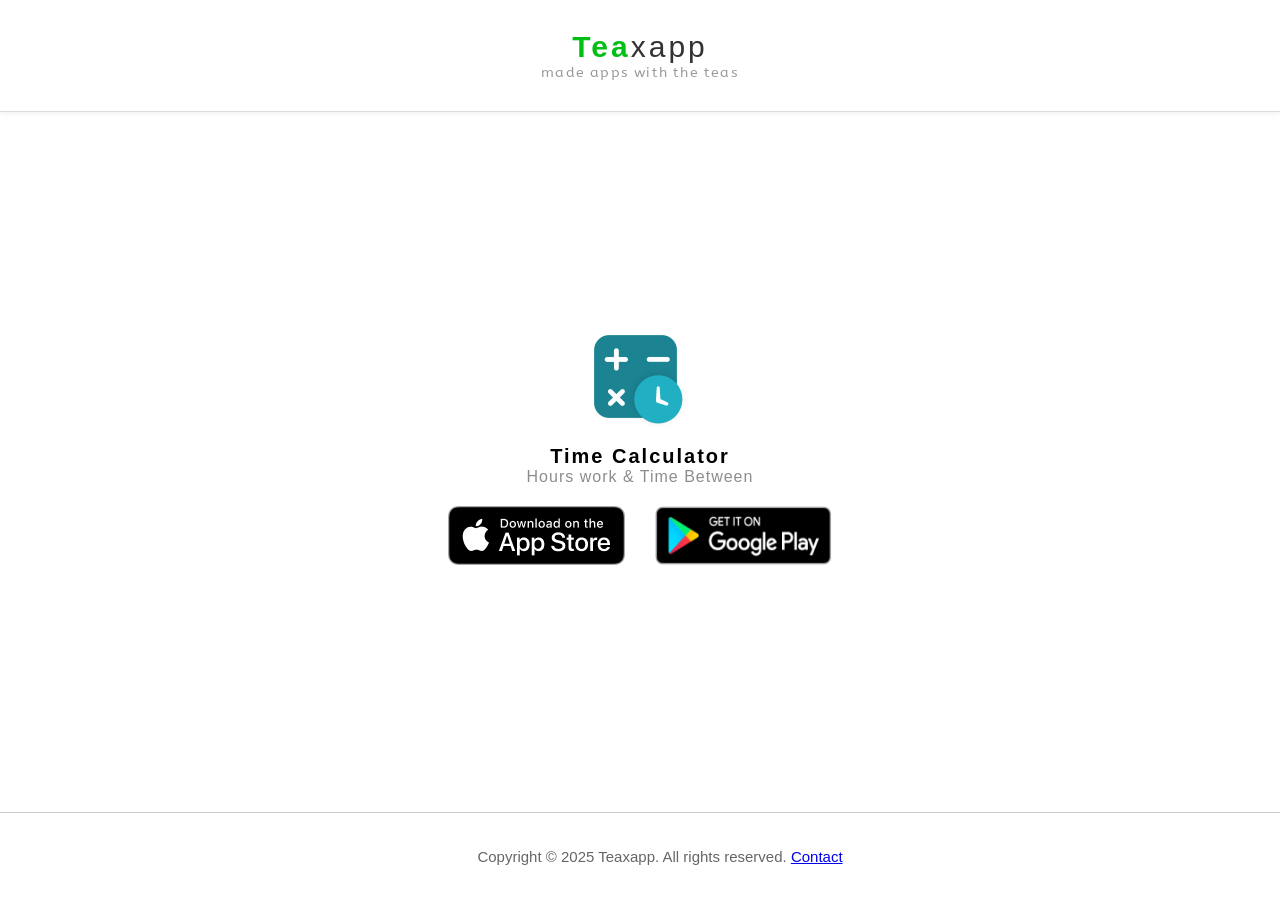
==== index.html @ fb99803f "update Copyright" ====
<!DOCTYPE html>
<html lang="en">
    <head>
        <meta charset="UTF-8">
        <meta name="viewport" content="width=device-width, initial-scale=1.0">
        <title>Teaxapp - Time Calculator</title>
        <link rel="stylesheet" href="styles.css">
        <style>
            @font-face {
                font-family: 'ABeeZee';
                src: url('fonts/ABeeZee-Regular.ttf') format('truetype');
            }
            @font-face {
                font-family: 'Roboto';
                src: url('fonts/Roboto-Regular.ttf') format('truetype');
            }
            body {
                font-family: Arial, sans-serif;
                display: flex;
                flex-direction: column;
                align-items: center;
                justify-content: center;
                height: 100vh;
                margin: 0;
                background-color: #fff;
                color: #333;
                text-align: center;
            }
            header {
                width: 100%;
                padding: 30px 0;
                border-bottom: 1px solid #ddd;
                position: absolute;
                top: 0;
                text-align: center;
                box-shadow: 0 2px 4px rgba(0, 0, 0, 0.05);
            }
            .logo {
                font-size: 30px;
                font-family: 'Roboto', sans-serif;
                font-weight: bold;
                letter-spacing: 3px;
            }
            .logo span {
                color: #00C013;
            }
            .logo strong {
                font-weight: 300;
            }
            .logo a {
                text-decoration: none;
                color: inherit;
            }
            .subtitle {
                font-size: 14px;
                color: rgba(0, 0, 0, 0.4);
                font-family: 'ABeeZee', sans-serif;
                letter-spacing: 1.2px;
            }
            .content img {
                width: 100px;
                height: 100px;
            }
            .app-title {
                font-size: 20px;
                font-family: 'Roboto', sans-serif;
                font-weight: bold;
                letter-spacing: 2px;
                color: rgb(0, 0, 0);
                margin-top: 10px;
            }
            .app-subtitle {
                font-size: 16px;
                font-family: 'Roboto', sans-serif;
                font-weight: normal;
                letter-spacing: 1px;
                color: rgba(0, 0, 0, 0.45);
            }
            .store-container {
                margin-top: 20px;
                display: flex;
                justify-content: center;
                align-items: center;
                flex-direction: column;
            }
            .store-links {
                display: flex;
                justify-content: center;
                gap: 30px;
                align-items: center;
            }
            .store-item {
                display: flex;
                flex-direction: column;
                align-items: center;
                position: relative;
            }
            .store-links img {
                width: 177px;
                height: 59px;
            }
            .footer-links {
                display: flex;
                justify-content: center;
                gap: 30px;
                font-size: 14px;
                margin-top: 50px;
            }
            .store-item a.footer {
                position: absolute;
                bottom: -50px;
                text-decoration: none;
                color: #007bff;
                font-weight: bold;
                transition: color 0.3s ease;
            }
            .store-item a.footer:hover {
                color: #0056b3;
            }
            @media (max-width: 600px) {
                .store-links {
                    flex-direction: column;
                    gap: 20px;
                }
                .footer-links {
                    flex-direction: column;
                    gap: 10px;
                }
            }
        </style>
    </head>
    <body>
        <header>
            <div class="logo"> <a href="https://teaxapp.com"><span>Tea</span><strong>xapp</strong></a> </div>
            <div class="subtitle">made apps with the teas</div>
        </header>
        <div class="content">
            <img src="assets/icon.png" alt="App Icon">
            <div class="app-title">Time Calculator</div>
            <div class="app-subtitle">Hours work & Time Between</div>
            <div class="store-container">
                <div class="store-links">
                    <div class="store-item">
                        <a href="https://apps.apple.com/us/app/time-calculator/id1369060155"><img src="assets/app-store.png" alt="Download on App Store"></a>
                    </div>
                    <div class="store-item">
                        <a href="https://play.google.com/store/apps/details?id=com.teaxapp.hourcal"><img src="assets/google-play.png" alt="Get it on Google Play"></a>
                    </div>
                </div>
            </div>
        </div>
        <footer class="footer">
            <p id="footer-text">Copyright © 2025 Teaxapp. All rights reserved. <a href="contact">Contact</a></p>
        </footer>
    </body>
</html>
---- styles.css ----
/* styles.css */
@font-face {
    font-family: 'ABeeZee';
    src: url('fonts/ABeeZee-Regular.ttf') format('truetype');
}
@font-face {
    font-family: 'Roboto';
    src: url('fonts/Roboto-Regular.ttf') format('truetype');
}
body {
    font-family: Arial, sans-serif;
    display: flex;
    flex-direction: column;
    align-items: center;
    justify-content: center;
    height: 100vh;
    margin: 0;
    background-color: #fff;
    color: #333;
    text-align: center;
}
header {
    width: 100%;
    padding: 30px 0;
    border-bottom: 1px solid #ddd;
    position: absolute;
    top: 0;
    text-align: center;
    box-shadow: 0 2px 4px rgba(0, 0, 0, 0.05);
}
.logo {
    font-size: 30px;
    font-family: 'Roboto', sans-serif;
    font-weight: bold;
    letter-spacing: 3px;
}
.logo span {
    color: #00C013;
}
.logo strong {
    font-weight: 300;
}
.logo a {
    text-decoration: none;
    color: inherit;
}
.subtitle {
    font-size: 14px;
    color: rgba(0, 0, 0, 0.4);
    font-family: 'ABeeZee', sans-serif;
    letter-spacing: 1.2px;
}
.content img {
    width: 100px;
    height: 100px;
}
.app-title {
    font-size: 20px;
    font-family: 'Roboto', sans-serif;
    font-weight: bold;
    letter-spacing: 2px;
    color: rgb(0, 0, 0);
    margin-top: 10px;
}
.app-subtitle {
    font-size: 16px;
    font-family: 'Roboto', sans-serif;
    font-weight: normal;
    letter-spacing: 1px;
    color: rgba(0, 0, 0, 0.45);
}
.store-container {
    margin-top: 20px;
    display: flex;
    justify-content: center;
    align-items: center;
    flex-direction: column;
}
.store-item {
    display: flex;
    flex-direction: column;
    align-items: center;
    position: relative;
}
.footer {
    width: 100%;
    padding: 20px;
    text-align: center;
    font-size: 15px;
    color: #666;
    position: fixed;
    bottom: 0;
    left: 0;
    border-top: 1px solid #ccc;
}
#footer-text {
    font-size: 15px;
}
@media (max-width: 600px) {
    .store-links {
        flex-direction: column;
        gap: 20px;
    }
    .footer-links {
        flex-direction: column;
        gap: 10px;
    }
}
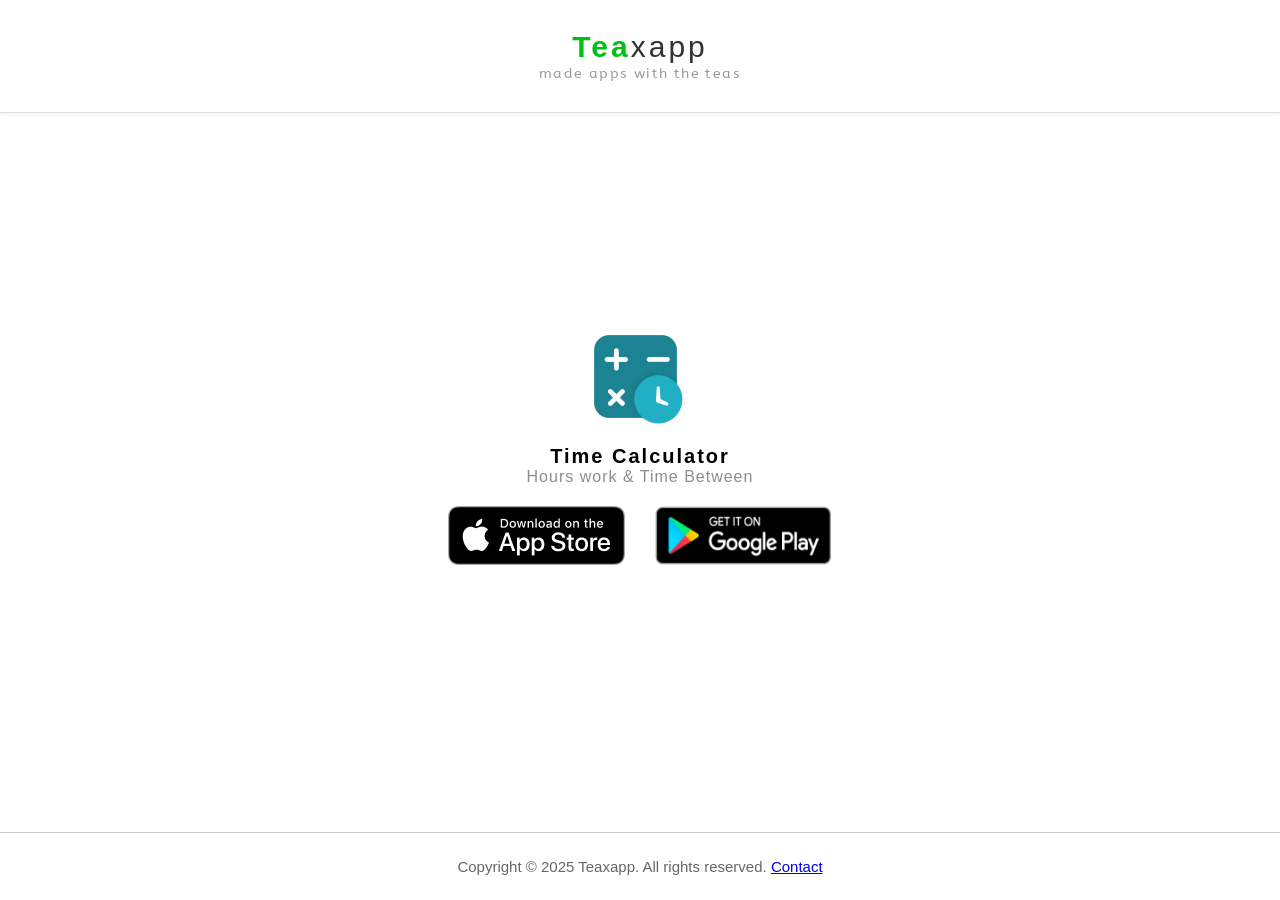
==== commit d379d7f7: "fix footer-text on mobile" ====
--- a/index.html
+++ b/index.html
@@ -51,11 +51,12 @@
                 text-decoration: none;
                 color: inherit;
             }
-            .subtitle {
+            .subtitle a {
                 font-size: 14px;
                 color: rgba(0, 0, 0, 0.4);
                 font-family: 'ABeeZee', sans-serif;
-                letter-spacing: 1.2px;
+                letter-spacing: 0.1em;
+                text-decoration: none;
             }
             .content img {
                 width: 100px;
@@ -99,32 +100,10 @@
                 width: 177px;
                 height: 59px;
             }
-            .footer-links {
-                display: flex;
-                justify-content: center;
-                gap: 30px;
-                font-size: 14px;
-                margin-top: 50px;
-            }
-            .store-item a.footer {
-                position: absolute;
-                bottom: -50px;
-                text-decoration: none;
-                color: #007bff;
-                font-weight: bold;
-                transition: color 0.3s ease;
-            }
-            .store-item a.footer:hover {
-                color: #0056b3;
-            }
             @media (max-width: 600px) {
                 .store-links {
                     flex-direction: column;
                     gap: 20px;
-                }
-                .footer-links {
-                    flex-direction: column;
-                    gap: 10px;
                 }
             }
         </style>
@@ -132,7 +111,7 @@
     <body>
         <header>
             <div class="logo"> <a href="https://teaxapp.com"><span>Tea</span><strong>xapp</strong></a> </div>
-            <div class="subtitle">made apps with the teas</div>
+            <div class="subtitle"><a href="https://teaxapp.com">made apps with the teas</a></div>
         </header>
         <div class="content">
             <img src="assets/icon.png" alt="App Icon">
--- a/styles.css
+++ b/styles.css
@@ -44,11 +44,12 @@
     text-decoration: none;
     color: inherit;
 }
-.subtitle {
+.subtitle a {
     font-size: 14px;
     color: rgba(0, 0, 0, 0.4);
     font-family: 'ABeeZee', sans-serif;
-    letter-spacing: 1.2px;
+    letter-spacing: 0.1em;
+    text-decoration: none;
 }
 .content img {
     width: 100px;
@@ -84,7 +85,7 @@
 }
 .footer {
     width: 100%;
-    padding: 20px;
+    padding: 10px 0;
     text-align: center;
     font-size: 15px;
     color: #666;
@@ -105,4 +106,7 @@
         flex-direction: column;
         gap: 10px;
     }
+    #footer-text {
+        font-size: 14px;
+    }
 }
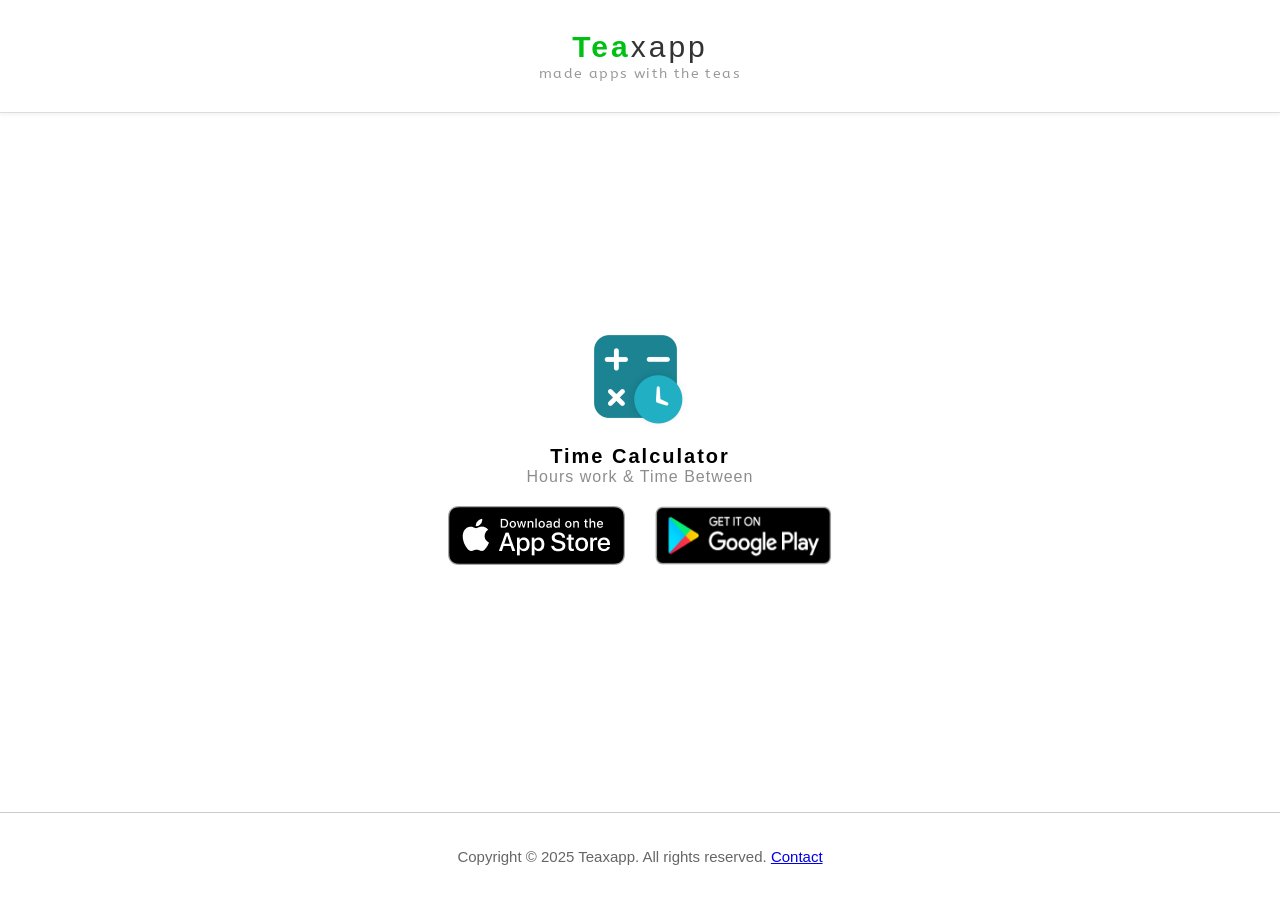
==== commit 218ca930: "add favicon" ====
--- a/index.html
+++ b/index.html
@@ -4,6 +4,7 @@
         <meta charset="UTF-8">
         <meta name="viewport" content="width=device-width, initial-scale=1.0">
         <title>Teaxapp - Time Calculator</title>
+        <link rel="icon" type="image/png" href="assets/favicon.png" />
         <link rel="stylesheet" href="styles.css">
         <style>
             @font-face {
--- a/styles.css
+++ b/styles.css
@@ -85,7 +85,7 @@
 }
 .footer {
     width: 100%;
-    padding: 10px 0;
+    padding: 20px 0;
     text-align: center;
     font-size: 15px;
     color: #666;
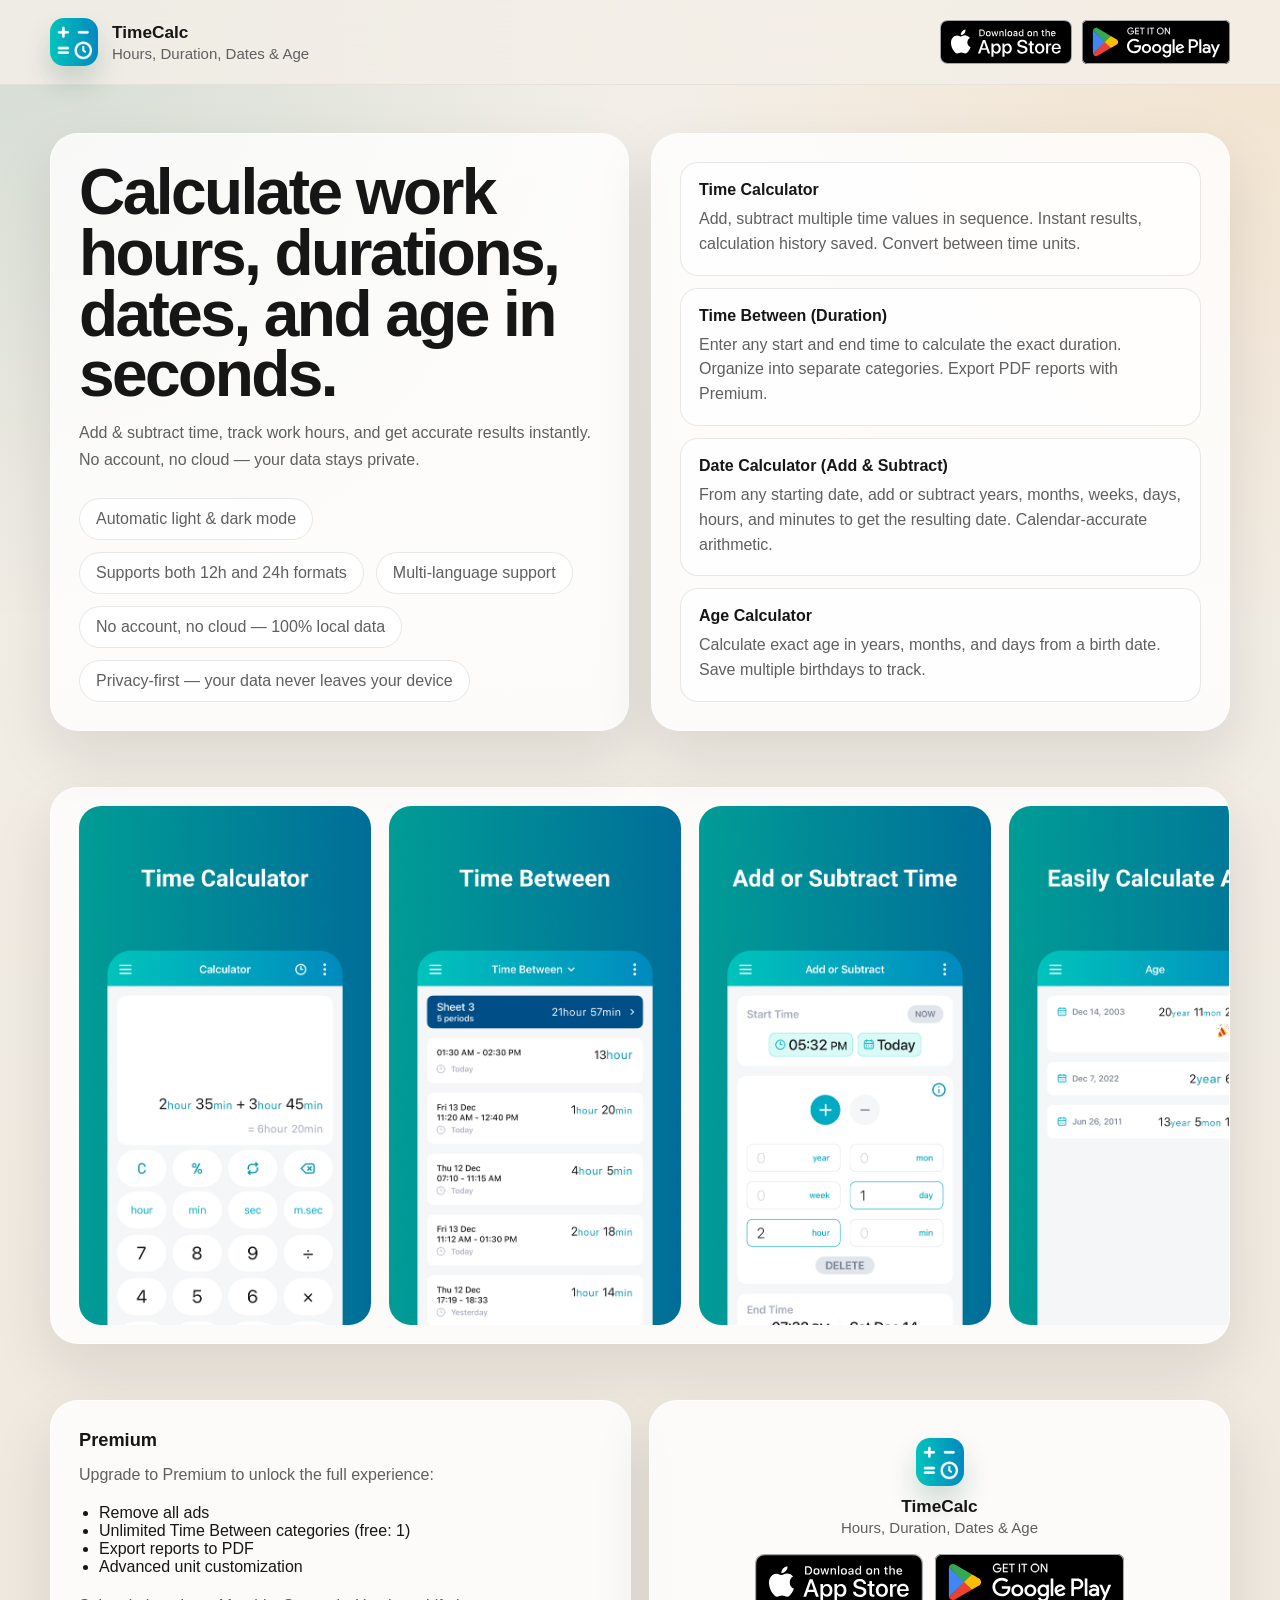
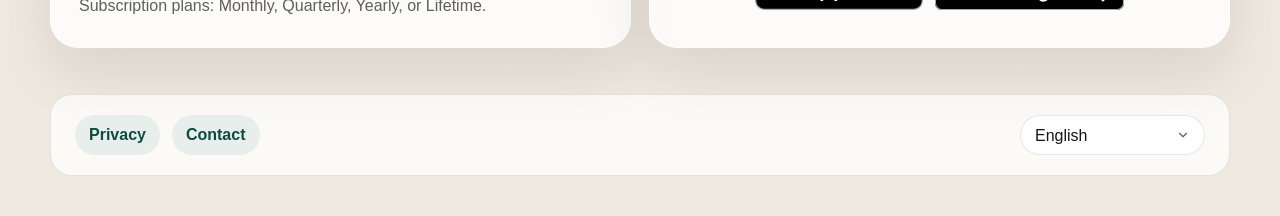
==== commit d978dd26: "giao diện mới" ====
--- a/index.html
+++ b/index.html
@@ -1,136 +1,151 @@
 <!DOCTYPE html>
 <html lang="en">
-    <head>
-        <meta charset="UTF-8">
-        <meta name="viewport" content="width=device-width, initial-scale=1.0">
-        <title>Teaxapp - Time Calculator</title>
-        <link rel="icon" type="image/png" href="assets/favicon.png" />
-        <link rel="stylesheet" href="styles.css">
-        <style>
-            @font-face {
-                font-family: 'ABeeZee';
-                src: url('fonts/ABeeZee-Regular.ttf') format('truetype');
-            }
-            @font-face {
-                font-family: 'Roboto';
-                src: url('fonts/Roboto-Regular.ttf') format('truetype');
-            }
-            body {
-                font-family: Arial, sans-serif;
-                display: flex;
-                flex-direction: column;
-                align-items: center;
-                justify-content: center;
-                height: 100vh;
-                margin: 0;
-                background-color: #fff;
-                color: #333;
-                text-align: center;
-            }
-            header {
-                width: 100%;
-                padding: 30px 0;
-                border-bottom: 1px solid #ddd;
-                position: absolute;
-                top: 0;
-                text-align: center;
-                box-shadow: 0 2px 4px rgba(0, 0, 0, 0.05);
-            }
-            .logo {
-                font-size: 30px;
-                font-family: 'Roboto', sans-serif;
-                font-weight: bold;
-                letter-spacing: 3px;
-            }
-            .logo span {
-                color: #00C013;
-            }
-            .logo strong {
-                font-weight: 300;
-            }
-            .logo a {
-                text-decoration: none;
-                color: inherit;
-            }
-            .subtitle a {
-                font-size: 14px;
-                color: rgba(0, 0, 0, 0.4);
-                font-family: 'ABeeZee', sans-serif;
-                letter-spacing: 0.1em;
-                text-decoration: none;
-            }
-            .content img {
-                width: 100px;
-                height: 100px;
-            }
-            .app-title {
-                font-size: 20px;
-                font-family: 'Roboto', sans-serif;
-                font-weight: bold;
-                letter-spacing: 2px;
-                color: rgb(0, 0, 0);
-                margin-top: 10px;
-            }
-            .app-subtitle {
-                font-size: 16px;
-                font-family: 'Roboto', sans-serif;
-                font-weight: normal;
-                letter-spacing: 1px;
-                color: rgba(0, 0, 0, 0.45);
-            }
-            .store-container {
-                margin-top: 20px;
-                display: flex;
-                justify-content: center;
-                align-items: center;
-                flex-direction: column;
-            }
-            .store-links {
-                display: flex;
-                justify-content: center;
-                gap: 30px;
-                align-items: center;
-            }
-            .store-item {
-                display: flex;
-                flex-direction: column;
-                align-items: center;
-                position: relative;
-            }
-            .store-links img {
-                width: 177px;
-                height: 59px;
-            }
-            @media (max-width: 600px) {
-                .store-links {
-                    flex-direction: column;
-                    gap: 20px;
-                }
-            }
-        </style>
-    </head>
-    <body>
-        <header>
-            <div class="logo"> <a href="https://teaxapp.com"><span>Tea</span><strong>xapp</strong></a> </div>
-            <div class="subtitle"><a href="https://teaxapp.com">made apps with the teas</a></div>
-        </header>
-        <div class="content">
-            <img src="assets/icon.png" alt="App Icon">
-            <div class="app-title">Time Calculator</div>
-            <div class="app-subtitle">Hours work & Time Between</div>
-            <div class="store-container">
-                <div class="store-links">
-                    <div class="store-item">
-                        <a href="https://apps.apple.com/us/app/time-calculator/id1369060155"><img src="assets/app-store.png" alt="Download on App Store"></a>
+<head>
+    <meta charset="UTF-8">
+    <meta name="viewport" content="width=device-width, initial-scale=1.0">
+    <title>TimeCalc | Hours, Duration, Dates & Age</title>
+    <meta name="description" content="Calculate work hours, durations, dates, and age in seconds.">
+    <link rel="stylesheet" href="./site.css">
+</head>
+<body data-page="landing">
+    <header class="site-header">
+        <div class="container header-row">
+            <a class="brand" href="./index.html">
+                <img class="brand-mark" src="./imgs/timecalc-icon.png" alt="TimeCalc app icon">
+                <span class="brand-copy">
+                    <span class="brand-title" data-i18n-common="appName">TimeCalc</span>
+                    <span class="brand-subtitle" data-i18n-common="subtitle">Hours, Duration, Dates &amp; Age</span>
+                </span>
+            </a>
+
+            <div class="header-store-buttons" aria-label="Download TimeCalc">
+                <a class="store-link os-store-link" data-store-platform="ios" href="https://apps.apple.com/us/app/time-calculator/id1369060155" target="_blank" rel="noreferrer">
+                    <img id="app-store-badge-header" class="store-badge store-badge-header" src="./imgs/store-badges/app-store/en.svg" alt="Download on the App Store">
+                </a>
+                <a class="store-link os-store-link" data-store-platform="android" href="https://play.google.com/store/apps/details?id=com.teaxapp.hourcal" target="_blank" rel="noreferrer">
+                    <img id="google-play-badge-header" class="store-badge store-badge-header" src="./imgs/store-badges/google-play/en.svg" alt="Get it on Google Play">
+                </a>
+            </div>
+        </div>
+    </header>
+
+    <main>
+        <section class="hero">
+            <div class="container hero-grid">
+                <div class="hero-copy">
+                    <h1 data-i18n="landing.heroTitle">Calculate work hours, durations, dates, and age in seconds.</h1>
+                    <p data-i18n="landing.heroText">Add & subtract time, track work hours, and get accurate results instantly. No account, no cloud — your data stays private.</p>
+
+                    <div class="meta-row">
+                        <span class="meta-pill" data-i18n="landing.keyFeature1">Automatic light &amp; dark mode</span>
+                        <span class="meta-pill" data-i18n="landing.keyFeature2">Supports both 12h and 24h formats</span>
+                        <span class="meta-pill" data-i18n="landing.keyFeature3">Multi-language support</span>
+                        <span class="meta-pill" data-i18n="landing.keyFeature4">No account, no cloud — 100% local data</span>
+                        <span class="meta-pill" data-i18n="landing.keyFeature5">Privacy-first — your data never leaves your device</span>
                     </div>
-                    <div class="store-item">
-                        <a href="https://play.google.com/store/apps/details?id=com.teaxapp.hourcal"><img src="assets/google-play.png" alt="Get it on Google Play"></a>
+                </div>
+
+                <div class="hero-visual">
+                    <div class="phone-card">
+                        <div class="phone-panel">
+                            <strong data-i18n="landing.phonePanel1">Time Calculator</strong>
+                            <p data-i18n="landing.feature1Desc">Add, subtract multiple time values in sequence. Instant results, calculation history saved. Convert between time units.</p>
+                        </div>
+
+                        <div class="phone-panel">
+                            <strong data-i18n="landing.phonePanel2">Time Between (Duration)</strong>
+                            <p data-i18n="landing.feature2Desc">Enter any start and end time to calculate the exact duration. Organize into separate categories. Export PDF reports with Premium.</p>
+                        </div>
+
+                        <div class="phone-panel">
+                            <strong data-i18n="landing.phonePanel3">Date Calculator (Add &amp; Subtract)</strong>
+                            <p data-i18n="landing.feature3Desc">From any starting date, add or subtract years, months, weeks, days, hours, and minutes to get the resulting date. Calendar-accurate arithmetic.</p>
+                        </div>
+
+                        <div class="phone-panel">
+                            <strong data-i18n="landing.feature4Title">Age Calculator</strong>
+                            <p data-i18n="landing.feature4Desc">Calculate exact age in years, months, and days from a birth date. Save multiple birthdays to track.</p>
+                        </div>
                     </div>
                 </div>
             </div>
+        </section>
+
+        <section class="section" id="features">
+            <div class="container">
+                <div class="preview-strip" aria-label="TimeCalc app previews">
+                    <article class="feature-card">
+                        <div class="feature-preview">
+                            <img data-preview-index="0" src="./imgs/previews/english/0x0ss%20(2).png" alt="TimeCalc Time Calculator preview" loading="lazy">
+                        </div>
+                    </article>
+
+                    <article class="feature-card">
+                        <div class="feature-preview">
+                            <img data-preview-index="1" src="./imgs/previews/english/0x0ss%20(3).png" alt="TimeCalc Time Between preview" loading="lazy">
+                        </div>
+                    </article>
+
+                    <article class="feature-card">
+                        <div class="feature-preview">
+                            <img data-preview-index="2" src="./imgs/previews/english/0x0ss%20(4).png" alt="TimeCalc Date Calculator preview" loading="lazy">
+                        </div>
+                    </article>
+
+                    <article class="feature-card">
+                        <div class="feature-preview">
+                            <img data-preview-index="3" src="./imgs/previews/english/0x0ss%20(5).png" alt="TimeCalc Age Calculator preview" loading="lazy">
+                        </div>
+                    </article>
+                </div>
+            </div>
+        </section>
+
+        <section class="section">
+            <div class="container grid-2">
+                <article class="section-panel">
+                    <h3 data-i18n="landing.premiumTitle">Premium</h3>
+                    <p data-i18n="landing.premiumUpgradeText">Upgrade to Premium to unlock the full experience:</p>
+                    <ul>
+                        <li data-i18n="landing.premium1">Remove all ads</li>
+                        <li data-i18n="landing.premium2">Unlimited Time Between categories (free: 1)</li>
+                        <li data-i18n="landing.premium3">Export reports to PDF</li>
+                        <li data-i18n="landing.premium4">Advanced unit customization</li>
+                    </ul>
+                    <p class="premium-note" data-i18n="landing.premiumPlansText">Subscription plans: Monthly, Quarterly, Yearly, or Lifetime.</p>
+                </article>
+
+                <article class="section-panel download-panel-card" id="download">
+                    <div class="download-brand">
+                        <img class="brand-mark" src="./imgs/timecalc-icon.png" alt="TimeCalc app icon">
+                        <span class="brand-copy">
+                            <span class="brand-title" data-i18n-common="appName">TimeCalc</span>
+                            <span class="brand-subtitle" data-i18n-common="subtitle">Hours, Duration, Dates &amp; Age</span>
+                        </span>
+                    </div>
+                    <div class="store-buttons">
+                        <a class="store-link" href="https://apps.apple.com/us/app/time-calculator/id1369060155" target="_blank" rel="noreferrer">
+                            <img id="app-store-badge-section" class="store-badge" src="./imgs/store-badges/app-store/en.svg" alt="Download on the App Store">
+                        </a>
+                        <a class="store-link" href="https://play.google.com/store/apps/details?id=com.teaxapp.hourcal" target="_blank" rel="noreferrer">
+                            <img id="google-play-badge-section" class="store-badge" src="./imgs/store-badges/google-play/en.svg" alt="Get it on Google Play">
+                        </a>
+                    </div>
+                </article>
+            </div>
+        </section>
+    </main>
+
+    <footer class="site-footer">
+        <div class="container footer-card">
+            <div class="footer-links">
+                <a href="./privacy-policy.html" data-i18n-common="navPrivacy">Privacy</a>
+                <a href="./contact.html" data-i18n-common="navContact">Contact</a>
+            </div>
+            <select id="language-switcher" class="lang-select"></select>
         </div>
-        <footer class="footer">
-            <p id="footer-text">Copyright © 2025 Teaxapp. All rights reserved. <a href="contact">Contact</a></p>
-        </footer>
-    </body>
+    </footer>
+
+    <script src="./site.js"></script>
+</body>
 </html>
--- a/site.css
+++ b/site.css
@@ -0,0 +1,746 @@
+:root {
+    --bg: #f3efe8;
+    --bg-2: #efe8de;
+    --surface: rgba(255, 255, 255, 0.8);
+    --surface-strong: #ffffff;
+    --line: rgba(36, 36, 36, 0.1);
+    --text: #161616;
+    --text-muted: #5f5f5f;
+    --brand: #146b57;
+    --brand-strong: #0d4b3d;
+    --accent: #f1a443;
+    --shadow: 0 24px 60px rgba(20, 20, 20, 0.1);
+    --radius-xl: 28px;
+    --radius-lg: 20px;
+    --radius-md: 14px;
+    --max-width: 1180px;
+    --font-sans: -apple-system, BlinkMacSystemFont, "SF Pro Text", "Segoe UI", "Roboto", "Helvetica Neue", Arial, sans-serif;
+}
+
+* {
+    box-sizing: border-box;
+}
+
+html {
+    scroll-behavior: smooth;
+}
+
+body {
+    margin: 0;
+    color: var(--text);
+    font-family: var(--font-sans);
+    background:
+        radial-gradient(circle at top left, rgba(20, 107, 87, 0.14), transparent 28%),
+        radial-gradient(circle at top right, rgba(241, 164, 67, 0.16), transparent 28%),
+        linear-gradient(180deg, var(--bg) 0%, var(--bg-2) 100%);
+}
+
+a {
+    color: inherit;
+    text-decoration: none;
+}
+
+img {
+    display: block;
+    max-width: 100%;
+}
+
+.container {
+    width: min(var(--max-width), calc(100% - 32px));
+    margin: 0 auto;
+}
+
+.site-header {
+    position: sticky;
+    top: 0;
+    z-index: 20;
+    backdrop-filter: blur(18px);
+    background: rgba(243, 239, 232, 0.84);
+    border-bottom: 1px solid rgba(0, 0, 0, 0.05);
+}
+
+.header-row {
+    display: flex;
+    align-items: center;
+    justify-content: space-between;
+    gap: 20px;
+    padding: 18px 0;
+}
+
+.brand {
+    display: inline-flex;
+    align-items: center;
+    gap: 14px;
+}
+
+.brand-mark {
+    width: 48px;
+    height: 48px;
+    border-radius: 14px;
+    box-shadow: 0 16px 28px rgba(13, 75, 61, 0.18);
+}
+
+.brand-copy {
+    display: grid;
+    gap: 2px;
+}
+
+.brand-title {
+    font-size: 1.08rem;
+    font-weight: 800;
+}
+
+.brand-subtitle {
+    color: var(--text-muted);
+    font-size: 0.94rem;
+}
+
+.header-store-buttons {
+    display: flex;
+    align-items: center;
+    justify-content: flex-end;
+    gap: 10px;
+    flex-wrap: wrap;
+}
+
+.os-store-link.is-hidden {
+    display: none;
+}
+
+.nav-wrap {
+    display: flex;
+    align-items: center;
+    gap: 12px;
+    flex-wrap: wrap;
+}
+
+.nav {
+    display: flex;
+    align-items: center;
+    gap: 6px;
+    flex-wrap: wrap;
+}
+
+.nav a {
+    padding: 10px 14px;
+    border-radius: 999px;
+    color: var(--text-muted);
+    transition: background-color 160ms ease, color 160ms ease;
+}
+
+.nav a:hover,
+.nav a:focus-visible {
+    background: rgba(20, 107, 87, 0.08);
+    color: var(--brand-strong);
+}
+
+.lang-select {
+    min-height: 42px;
+    border-radius: 999px;
+    border: 1px solid var(--line);
+    background: rgba(255, 255, 255, 0.8);
+    padding: 0 40px 0 14px;
+    color: var(--text);
+    font: inherit;
+    appearance: none;
+    -webkit-appearance: none;
+    background-image: url("data:image/svg+xml,%3Csvg xmlns='http://www.w3.org/2000/svg' width='14' height='14' viewBox='0 0 24 24' fill='none' stroke='%235f5f5f' stroke-width='2' stroke-linecap='round' stroke-linejoin='round'%3E%3Cpath d='m6 9 6 6 6-6'/%3E%3C/svg%3E");
+    background-repeat: no-repeat;
+    background-position: right 14px center;
+    background-size: 14px;
+}
+
+.hero,
+.page-hero {
+    padding: 48px 0 28px;
+}
+
+.hero-grid,
+.legal-layout,
+.contact-layout {
+    display: grid;
+    gap: 22px;
+}
+
+.hero-grid {
+    grid-template-columns: repeat(2, minmax(0, 1fr));
+    align-items: stretch;
+}
+
+.hero-copy,
+.hero-visual,
+.section-panel,
+.feature-card,
+.legal-card,
+.contact-card,
+.page-hero-card {
+    background: var(--surface);
+    border: 1px solid rgba(255, 255, 255, 0.65);
+    border-radius: var(--radius-xl);
+    box-shadow: var(--shadow);
+}
+
+.hero-copy,
+.hero-visual,
+.section-panel,
+.feature-card,
+.legal-card,
+.contact-card,
+.page-hero-card {
+    padding: 28px;
+}
+
+.eyebrow {
+    display: inline-flex;
+    align-items: center;
+    gap: 8px;
+    padding: 8px 12px;
+    border-radius: 999px;
+    background: rgba(20, 107, 87, 0.08);
+    color: var(--brand-strong);
+    font-size: 0.84rem;
+    font-weight: 700;
+}
+
+h1,
+h2,
+h3,
+h4,
+p,
+ul {
+    margin-top: 0;
+}
+
+.hero h1,
+.page-hero h1 {
+    margin: 0 0 14px;
+    font-size: clamp(2.5rem, 5vw, 4.4rem);
+    line-height: 0.95;
+    letter-spacing: -0.04em;
+}
+
+.hero p,
+.page-hero p,
+.lede,
+.feature-card p,
+.section-panel p,
+.legal-card p,
+.contact-card p,
+.legal-card li,
+.contact-card li {
+    color: var(--text-muted);
+    line-height: 1.7;
+}
+
+.hero-actions,
+.store-buttons,
+.footer-links {
+    display: flex;
+    gap: 12px;
+    flex-wrap: wrap;
+}
+
+.button,
+.store-link {
+    display: inline-flex;
+    align-items: center;
+    justify-content: center;
+    gap: 12px;
+    min-height: 52px;
+    padding: 0 22px;
+    border-radius: 999px;
+    border: 1px solid transparent;
+    font-weight: 700;
+    transition: transform 160ms ease, box-shadow 160ms ease, background-color 160ms ease;
+}
+
+.button:hover,
+.store-link:hover,
+.button:focus-visible,
+.store-link:focus-visible {
+    transform: translateY(-1px);
+}
+
+.button-primary {
+    background: var(--brand);
+    color: #fff;
+    box-shadow: 0 16px 32px rgba(20, 107, 87, 0.22);
+}
+
+.button-secondary {
+    background: rgba(255, 255, 255, 0.9);
+    color: var(--brand-strong);
+    border-color: var(--line);
+}
+
+.button-tertiary {
+    background: transparent;
+    color: var(--text);
+    border-color: var(--line);
+}
+
+.meta-row {
+    display: flex;
+    gap: 12px;
+    flex-wrap: wrap;
+    margin-top: 24px;
+}
+
+.meta-pill {
+    display: inline-flex;
+    align-items: center;
+    padding: 11px 16px;
+    border-radius: 999px;
+    background: rgba(255, 255, 255, 0.76);
+    border: 1px solid var(--line);
+    color: var(--text-muted);
+}
+
+.hero-visual {
+    overflow: hidden;
+    position: relative;
+}
+
+.hero-visual::before {
+    display: none;
+}
+
+.phone-card {
+    position: relative;
+    z-index: 1;
+    min-height: 100%;
+    display: grid;
+    gap: 12px;
+    padding: 0;
+    color: var(--text);
+}
+
+.phone-top {
+    display: flex;
+    align-items: center;
+    justify-content: space-between;
+    gap: 14px;
+    margin-bottom: 16px;
+}
+
+.phone-brand {
+    display: flex;
+    align-items: center;
+    gap: 12px;
+}
+
+.phone-brand img {
+    width: 52px;
+    height: 52px;
+    border-radius: 16px;
+}
+
+.phone-panel {
+    position: relative;
+    padding: 18px;
+    border-radius: 18px;
+    background: rgba(255, 255, 255, 0.74);
+    border: 1px solid var(--line);
+}
+
+.phone-panel p {
+    margin: 8px 0 0;
+    color: var(--text-muted);
+    line-height: 1.55;
+}
+
+.phone-panel + .phone-panel {
+    margin-top: 0;
+}
+
+.calc-line {
+    display: flex;
+    justify-content: space-between;
+    gap: 10px;
+    padding: 10px 0;
+    border-bottom: 1px solid rgba(255, 255, 255, 0.09);
+}
+
+.calc-line:last-child {
+    border-bottom: 0;
+    padding-bottom: 0;
+}
+
+.section {
+    padding: 28px 0;
+}
+
+.section-header {
+    margin-bottom: 24px;
+}
+
+.section-title {
+    margin-bottom: 0;
+    font-size: clamp(1.9rem, 3.3vw, 2.8rem);
+    letter-spacing: -0.03em;
+}
+
+.hero-copy > :last-child,
+.hero-visual > :last-child,
+.section-panel > :last-child,
+.feature-card > :last-child,
+.legal-card > :last-child,
+.contact-card > :last-child,
+.page-hero-card > :last-child,
+.phone-panel > :last-child,
+.note > :last-child {
+    margin-bottom: 0;
+}
+
+.stats-row,
+.grid-4,
+.grid-3,
+.grid-2 {
+    display: grid;
+    gap: 18px;
+}
+
+.stats-row {
+    grid-template-columns: repeat(3, minmax(0, 1fr));
+}
+
+.grid-4 {
+    grid-template-columns: repeat(4, minmax(0, 1fr));
+}
+
+.grid-3 {
+    grid-template-columns: repeat(3, minmax(0, 1fr));
+}
+
+.grid-2 {
+    grid-template-columns: repeat(2, minmax(0, 1fr));
+}
+
+.stat-card {
+    padding: 22px;
+    border-radius: var(--radius-lg);
+    background: rgba(255, 255, 255, 0.78);
+    border: 1px solid var(--line);
+}
+
+.stat-value {
+    display: block;
+    font-size: 1.9rem;
+    font-weight: 800;
+    margin-bottom: 8px;
+}
+
+.feature-card h3,
+.section-panel h3,
+.legal-card h2,
+.contact-card h2 {
+    margin-bottom: 10px;
+    font-size: 1.14rem;
+}
+
+.feature-preview {
+    aspect-ratio: 9 / 16;
+    overflow: hidden;
+    border-radius: 22px;
+    background: transparent;
+}
+
+.feature-preview img {
+    width: 100%;
+    height: 100%;
+    object-fit: cover;
+    object-position: top center;
+}
+
+.preview-strip {
+    display: flex;
+    gap: 18px;
+    overflow-x: auto;
+    overscroll-behavior-x: contain;
+    scroll-snap-type: x proximity;
+    padding: 18px 18px 18px 28px;
+    scroll-padding-left: 28px;
+    border-radius: var(--radius-xl);
+    background: var(--surface);
+    border: 1px solid rgba(255, 255, 255, 0.65);
+    box-shadow: var(--shadow);
+    scrollbar-width: thin;
+}
+
+.preview-strip .feature-card {
+    flex: 0 0 min(292px, 72vw);
+    padding: 0;
+    background: transparent;
+    border: 0;
+    border-radius: 22px;
+    box-shadow: none;
+    scroll-snap-align: start;
+}
+
+.feature-icon {
+    width: 48px;
+    height: 48px;
+    border-radius: 14px;
+    display: inline-flex;
+    align-items: center;
+    justify-content: center;
+    margin-bottom: 16px;
+    background: rgba(20, 107, 87, 0.08);
+    color: var(--brand);
+    font-weight: 800;
+}
+
+.feature-card ul,
+.legal-card ul,
+.section-panel ul {
+    margin: 12px 0 0;
+    padding-left: 20px;
+}
+
+.premium-note {
+    margin: 16px 0 0;
+}
+
+.download-panel-card {
+    display: flex;
+    flex-direction: column;
+    align-items: center;
+    justify-content: center;
+    gap: 18px;
+}
+
+.download-brand {
+    display: inline-flex;
+    flex-direction: column;
+    align-items: center;
+    justify-content: center;
+    gap: 10px;
+    text-align: center;
+}
+
+.download-brand .brand-copy {
+    justify-items: center;
+}
+
+.download-panel-card .store-buttons {
+    width: 100%;
+    justify-content: center;
+}
+
+.download-panel {
+    display: grid;
+    grid-template-columns: minmax(0, 1fr) auto;
+    gap: 20px;
+    align-items: center;
+}
+
+.store-link {
+    padding: 0;
+    min-width: 0;
+    background: transparent;
+    color: inherit;
+    border: 0;
+    min-height: auto;
+    border-radius: 0;
+    box-shadow: none;
+    gap: 0;
+    transition: none;
+}
+
+.store-badge {
+    display: block;
+    height: 56px;
+    width: auto;
+}
+
+.store-link:hover,
+.store-link:focus-visible {
+    transform: none;
+}
+
+.store-badge-header {
+    height: 44px;
+}
+
+.store-icon {
+    width: 22px;
+    height: 22px;
+    flex: 0 0 auto;
+}
+
+.legal-layout,
+.contact-layout {
+    grid-template-columns: minmax(0, 1.55fr) minmax(280px, 0.82fr);
+    padding-bottom: 0;
+}
+
+.contact-layout-single {
+    grid-template-columns: minmax(0, 1fr);
+    padding-bottom: 0;
+}
+
+.contact-info-card {
+    display: flex;
+    align-items: center;
+    justify-content: space-between;
+    gap: 18px;
+    flex-wrap: wrap;
+}
+
+.contact-info-card h1,
+.contact-info-card p {
+    margin: 0;
+}
+
+.contact-info-card h1 {
+    flex: 1 1 220px;
+}
+
+.legal-card + .legal-card,
+.contact-card + .contact-card {
+    margin-top: 18px;
+}
+
+.contact-topics-card .section-header {
+    margin-bottom: 18px;
+}
+
+.contact-topics-visual {
+    padding: 0;
+    border: 0;
+    border-radius: 0;
+    overflow: visible;
+    background: transparent;
+    box-shadow: none;
+}
+
+.contact-topics-card .contact-topics-visual,
+.contact-topics-card .phone-card {
+    width: 100%;
+    margin-inline: 0;
+    padding-inline: 0;
+}
+
+.note {
+    padding: 16px 18px;
+    border-radius: 16px;
+    background: rgba(20, 107, 87, 0.08);
+    border: 1px solid rgba(20, 107, 87, 0.14);
+}
+
+.contact-email {
+    display: inline-flex;
+    align-items: center;
+    padding: 14px 18px;
+    border-radius: 999px;
+    background: rgba(20, 107, 87, 0.08);
+    color: var(--brand-strong);
+    font-weight: 800;
+}
+
+.site-footer {
+    padding: 18px 0 40px;
+}
+
+.footer-card {
+    padding: 20px 24px;
+    border-radius: 22px;
+    background: rgba(255, 255, 255, 0.76);
+    border: 1px solid var(--line);
+    display: flex;
+    align-items: center;
+    justify-content: space-between;
+    gap: 18px;
+    flex-wrap: wrap;
+    color: var(--text-muted);
+}
+
+.footer-card .lang-select {
+    flex: 0 1 168px;
+    min-height: 40px;
+}
+
+.footer-links a {
+    display: inline-flex;
+    align-items: center;
+    min-height: 40px;
+    padding: 0 14px;
+    border-radius: 999px;
+    background: rgba(20, 107, 87, 0.08);
+    color: var(--brand-strong);
+    font-weight: 800;
+    transition: background-color 160ms ease, color 160ms ease, transform 160ms ease;
+}
+
+.footer-links a:hover,
+.footer-links a:focus-visible {
+    background: var(--brand);
+    color: #fff;
+    transform: translateY(-1px);
+}
+
+@media (max-width: 980px) {
+    .hero-grid,
+    .stats-row,
+    .grid-4,
+    .grid-3,
+    .grid-2,
+    .legal-layout,
+    .contact-layout,
+    .download-panel {
+        grid-template-columns: 1fr;
+    }
+}
+
+@media (max-width: 760px) {
+    .header-row {
+        align-items: center;
+    }
+
+    .nav-wrap,
+    .nav {
+        width: 100%;
+    }
+}
+
+@media (max-width: 640px) {
+    .container {
+        width: min(var(--max-width), calc(100% - 20px));
+    }
+
+    .hero h1,
+    .page-hero h1 {
+        font-size: clamp(2.2rem, 11vw, 3.3rem);
+    }
+
+    .hero-copy,
+    .hero-visual,
+    .section-panel,
+    .feature-card,
+    .legal-card,
+    .contact-card,
+    .page-hero-card {
+        padding: 22px;
+    }
+
+    .store-link {
+        justify-content: flex-start;
+        transform: none;
+    }
+
+    .store-badge {
+        height: 52px;
+    }
+
+    .store-badge-header {
+        height: 40px;
+    }
+
+    .preview-strip {
+        scroll-snap-type: x mandatory;
+    }
+
+    .preview-strip .feature-card {
+        flex-basis: min(86vw, 360px);
+    }
+}
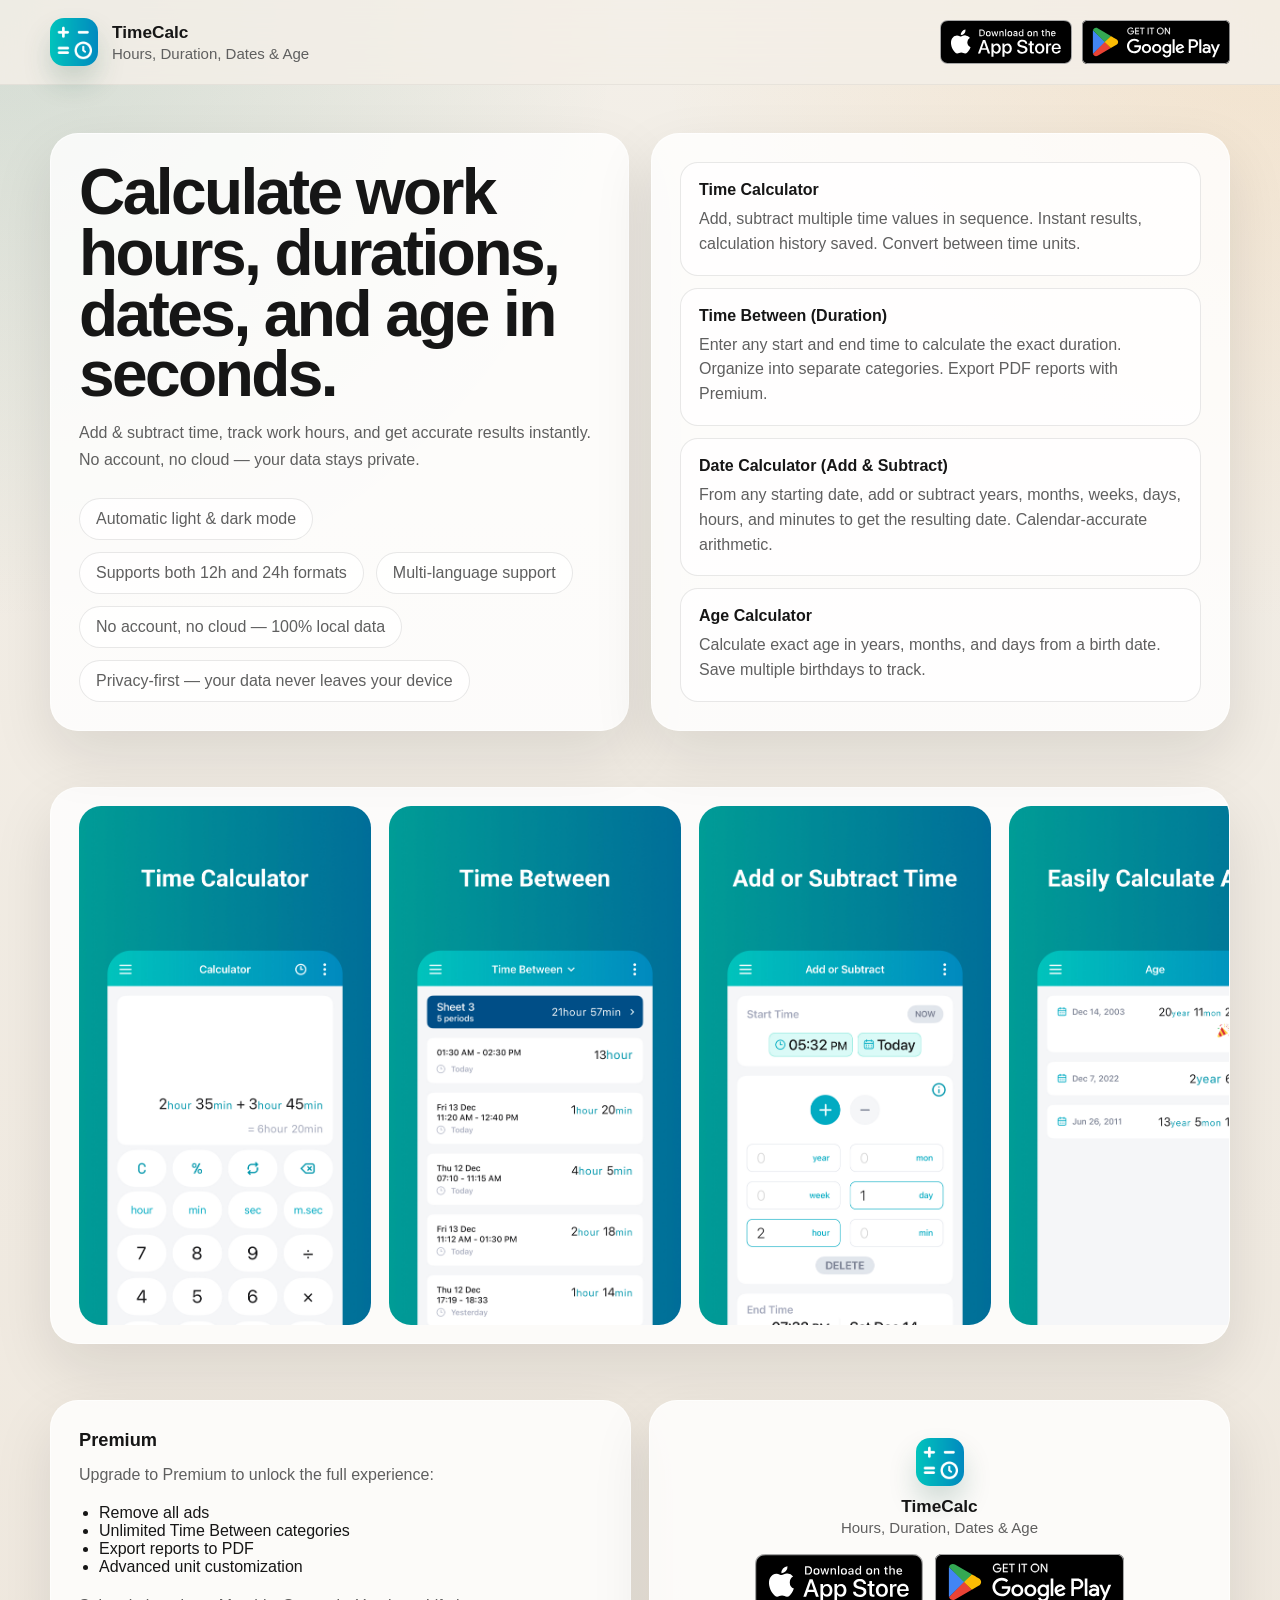
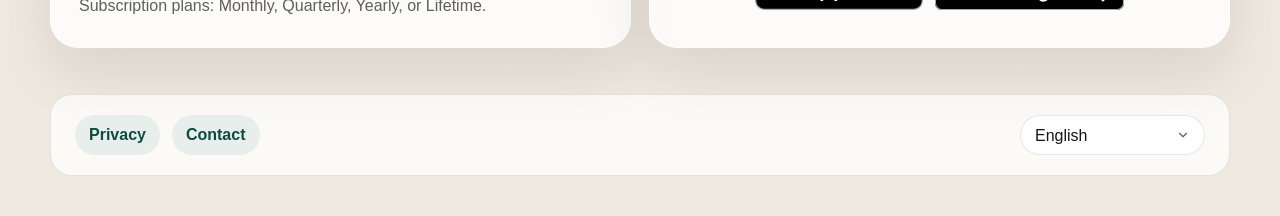
==== commit e16c3faf: "update favicon và ảnh" ====
--- a/index.html
+++ b/index.html
@@ -5,12 +5,15 @@
     <meta name="viewport" content="width=device-width, initial-scale=1.0">
     <title>TimeCalc | Hours, Duration, Dates & Age</title>
     <meta name="description" content="Calculate work hours, durations, dates, and age in seconds.">
+    <!-- Favicon -->
+    <link rel="icon" type="image/png" href="/imgs/favicon.png">
+    <link rel="apple-touch-icon" href="/imgs/favicon.png">
     <link rel="stylesheet" href="./site.css">
 </head>
 <body data-page="landing">
     <header class="site-header">
         <div class="container header-row">
-            <a class="brand" href="./index.html">
+            <a class="brand" href="./">
                 <img class="brand-mark" src="./imgs/timecalc-icon.png" alt="TimeCalc app icon">
                 <span class="brand-copy">
                     <span class="brand-title" data-i18n-common="appName">TimeCalc</span>
@@ -64,7 +67,7 @@
 
                         <div class="phone-panel">
                             <strong data-i18n="landing.feature4Title">Age Calculator</strong>
-                            <p data-i18n="landing.feature4Desc">Calculate exact age in years, months, and days from a birth date. Save multiple birthdays to track.</p>
+                            <p data-i18n="landing.feature4Desc">Calculate exact age in years, months, and days from a birthdate. Save multiple birthdays to track.</p>
                         </div>
                     </div>
                 </div>
@@ -76,25 +79,25 @@
                 <div class="preview-strip" aria-label="TimeCalc app previews">
                     <article class="feature-card">
                         <div class="feature-preview">
-                            <img data-preview-index="0" src="./imgs/previews/english/0x0ss%20(2).png" alt="TimeCalc Time Calculator preview" loading="lazy">
+                            <img data-preview-index="0" src="./imgs/previews/english/preview_1.png" alt="TimeCalc Time Calculator preview" loading="lazy">
                         </div>
                     </article>
 
                     <article class="feature-card">
                         <div class="feature-preview">
-                            <img data-preview-index="1" src="./imgs/previews/english/0x0ss%20(3).png" alt="TimeCalc Time Between preview" loading="lazy">
+                            <img data-preview-index="1" src="./imgs/previews/english/preview_2.png" alt="TimeCalc Time Between preview" loading="lazy">
                         </div>
                     </article>
 
                     <article class="feature-card">
                         <div class="feature-preview">
-                            <img data-preview-index="2" src="./imgs/previews/english/0x0ss%20(4).png" alt="TimeCalc Date Calculator preview" loading="lazy">
+                            <img data-preview-index="2" src="./imgs/previews/english/preview_3.png" alt="TimeCalc Date Calculator preview" loading="lazy">
                         </div>
                     </article>
 
                     <article class="feature-card">
                         <div class="feature-preview">
-                            <img data-preview-index="3" src="./imgs/previews/english/0x0ss%20(5).png" alt="TimeCalc Age Calculator preview" loading="lazy">
+                            <img data-preview-index="3" src="./imgs/previews/english/preview_4.png" alt="TimeCalc Age Calculator preview" loading="lazy">
                         </div>
                     </article>
                 </div>
@@ -108,7 +111,7 @@
                     <p data-i18n="landing.premiumUpgradeText">Upgrade to Premium to unlock the full experience:</p>
                     <ul>
                         <li data-i18n="landing.premium1">Remove all ads</li>
-                        <li data-i18n="landing.premium2">Unlimited Time Between categories (free: 1)</li>
+                        <li data-i18n="landing.premium2">Unlimited Time Between categories</li>
                         <li data-i18n="landing.premium3">Export reports to PDF</li>
                         <li data-i18n="landing.premium4">Advanced unit customization</li>
                     </ul>
@@ -139,8 +142,8 @@
     <footer class="site-footer">
         <div class="container footer-card">
             <div class="footer-links">
-                <a href="./privacy-policy.html" data-i18n-common="navPrivacy">Privacy</a>
-                <a href="./contact.html" data-i18n-common="navContact">Contact</a>
+                <a href="/privacy-policy" data-i18n-common="navPrivacy">Privacy</a>
+                <a href="/contact" data-i18n-common="navContact">Contact</a>
             </div>
             <select id="language-switcher" class="lang-select"></select>
         </div>
